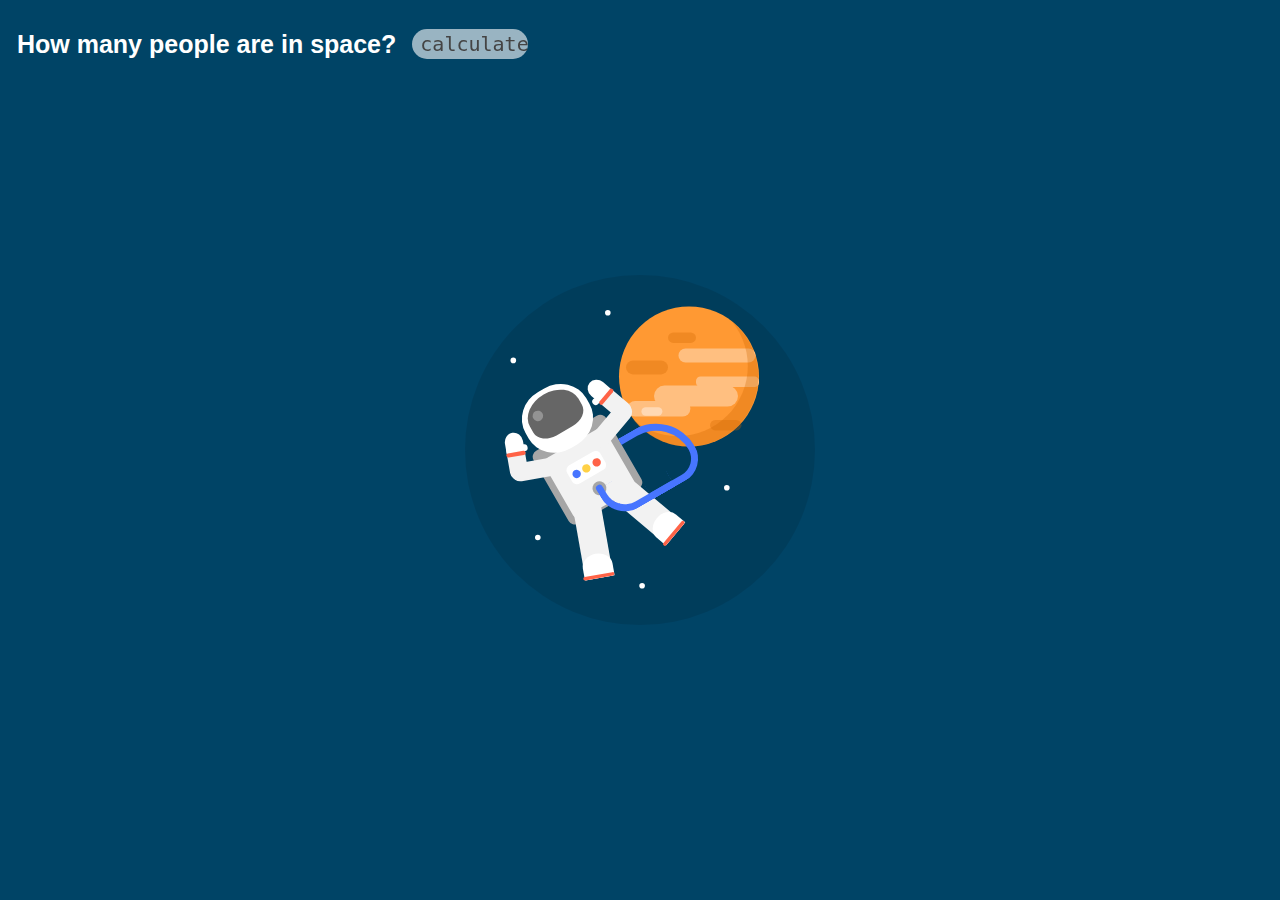
==== astronaut challenge/index.html @ d0aadce4 "initial commit" ====
<!-- Astronaut App - Solution -->
<!DOCTYPE html>
<html lang="en">
  <head>
    <meta charset="UTF-8" />
    <meta name="viewport" content="width=device-width, initial-scale=1.0" />
    <meta http-equiv="X-UA-Compatible" content="ie=edge" />
    <link rel="stylesheet" href="style.css" />
    <link rel="stylesheet" href="astronaut.css" />
    <link rel="stylesheet" href="btn_with_loading.css" />
    <title>Astronaut</title>
  </head>
  <body>
    <main>
      <div class="title">
        <h1>How many people are in space?</h1>
        <!-- Calculate button with onloading dots -->
        <button id="calculate" class="btn btn--new">
          <span class="btn__label">calculate</span>
          <span class="loader">
            <span class="loader__element"></span>
            <span class="loader__element"></span>
            <span class="loader__element"></span>
          </span>
        </button>
      </div>
      <!-- Results -->
      <div class="results">
        <div if:true={showResults} class='outcome'>
          <p class='outcome__label'>============ Results ============</p>
          <p class='outcome__label'> 👨‍👩‍👧‍👦 Number of people: <span class='outcome__people'>0</span></p>
          <p class='outcome__label'>---------------------------------</p>
          <p class='outcome__label'>>> More info (Name, Spacecraft): </p>
          <div class='outcome__label outcome__people__info'></div>
          <p class='outcome__label'>---------------------------------</p>
          <div>
            <a href="" class="showLess" target="_blank">>> Hide Results</a>
          </div>
        </div>
      </div>
      <!-- Astronaut animation -->
      <div class="backg">
        <div class="planet">
          <div class="r1"></div>
          <div class="r2"></div>
          <div class="r3"></div>
          <div class="r4"></div>
          <div class="r5"></div>
          <div class="r6"></div>
          <div class="r7"></div>
          <div class="r8"></div>
          <div class="shad"></div>
        </div>
        <div class="stars">
          <div class="s1"></div>
          <div class="s2"></div>
          <div class="s3"></div>
          <div class="s4"></div>
          <div class="s5"></div>
          <div class="s6"></div>
        </div>
        <div class="an">
          <div class="tank"></div>
          <div class="astro">
            <div class="helmet">
              <div class="glass">
                <div class="shine"></div>
              </div>
            </div>
            <div class="dress">
              <div class="c">
                <div class="btn1"></div>
                <div class="btn2"></div>
                <div class="btn3"></div>
                <div class="btn4"></div>
              </div>
            </div>
            <div class="handl">
              <div class="handl1">
                <div class="glovel">
                  <div class="thumbl"></div>
                  <div class="b2"></div>
                </div>
              </div>
            </div>
            <div class="handr">
              <div class="handr1">
                <div class="glover">
                  <div class="thumbr"></div>
                  <div class="b1"></div>
                </div>
              </div>
            </div>
            <div class="legl">
              <div class="bootl1">
                <div class="bootl2"></div>
              </div>
            </div>
            <div class="legr">
              <div class="bootr1">
                <div class="bootr2"></div>
              </div>
            </div>
            <div class="pipe">
              <div class="pipe2">
                <div class="pipe3"></div>
              </div>
            </div>
          </div>
        </div>
      </div>
    </main>
    <!-- Use one of the two script tags below, by commenting / uncommenting the two lines -->
    <script src="scriptWithAsync.js"></script>
    <!-- <script src="scriptWithThen.js"></script> -->
  </body>
</html>
---- astronaut challenge/style.css ----
/* css for astronaut app */
body{
  background-color: #004466;
  padding:0;
  margin:0;
  height:100vh;
  width:100vw;
  display:flex;
  align-items:center;
  justify-content:center;
}

.title {
  position:absolute;
  display: flex;
  flex-direction: row;
  justify-content: center;
  align-items: center;
  left:5px ;
  top:5px;
  padding:8px 12px 8px 12px;
} 

.results {
  position:absolute;
  display: flex;
  flex-direction: column;
  justify-content: center;
  align-items: center;
  left:5px ;
  top:100px;
  padding:0px 12px 8px 12px;
} 

h1{
    color: white;
    font-size: 25px;
    font-family: "Rubik",sans-serif;
}

.showLess{
  margin-top: 0.2rem;
  color: white;
  font-size: 14px;
  font-family: "Courier New", Courier, monospace;
  text-decoration: dotted;
}

.outcome {
  position: relative;
  text-align: left;
  vertical-align: top;
  width: 380px;
  height: fit-content;
  margin-bottom: 5px;
  border-radius: 1rem;
  padding: 10px;
}

.outcome__label {
  font-family: "Courier New", Courier, monospace;
  color: white;
  font-size: 16px;
  padding: 0px;
  margin: 3px;
  font-weight: 500;
}

.outcome__label>span {
  font-size: 16px;
  font-weight: normal;
  color: white;
}

.hidden {
  display: none;
}
---- astronaut challenge/astronaut.css ----
/* css for astronaut animation */
.backg{
  position:relative;
  height:500px;
  width:500px;
  border-radius:50%;
  background-color:rgba(0,0,0,0.1);
  transform:scale(0.7);
  }
.planet{
  height:200px;
  width:200px;
  border-radius: 50%;
  position: relative;
  background-color: #ff9933;
  top:45px;
  left:220px;
}
.r1{
  background-color: #ffbf80;
  height:20px;
  width:110px;
  border-radius:10px;
  position: relative;
  top:60px;
  left:85px;
}
.r2{
  background-color: #ffbf80;
  height: 15px;
  width:90px;
  border-radius:6.5px;
  position: relative;
  top:80px;
  left:110px;
}
.r3{
  background-color: #ffbf80;
  height:30px;
  width:120px;
  border-radius: 15px;
  position: relative;
  top:78px;
  left:50px;
}
.r4{
  background-color: #ffbf80;
  height:22px;
  width:90px;
  border-radius:11px;
  position: relative;
  top:70px;
  left:12px;
}
.r5{
  background-color: rgba(204, 102, 0,0.3);
  height:15px;
  width:40px;
  border-radius:7.5px;
  position: relative;
  bottom:50px;
  left:70px;
}
.r6{
  background-color: rgba(204, 102, 0,0.3);
  height:20px;
  width:60px;
  border-radius:11px;
  position: relative;
  bottom:25px;
  left:10px;
}
.r7{
  background-color: rgba(204, 102, 0,0.3);
  height:15px;
  width:45px;
  border-radius:7.5px;
  position: relative;
  top:40px;
  left:130px;
}
.r8{
  background-color: rgba(255,255,255,0.4);
  height:12px;
  width:30px;
  border-radius:7.5px;
  position: relative;
  top:7px;
  left:32px;
}
.shad{
  background-color: transparent;
  box-shadow: 15px 15px rgba(204, 102, 0,0.3);
  position: relative;
  height:200px;
  width:200px;
  border-radius: 50%;
  bottom: 164px;
  right:16px;
}
.astro{
  position: relative;
  left:131px;
  bottom: 250px;
  transform: rotate(-30deg);

}
.an{
  animation-name: flo;
  animation-duration: 5s;
  animation-iteration-count: infinite;
  position: relative;
  bottom: 80px;
  left:20px;

}
@keyframes flo{
  50%{
    transform: translateY(30px);
  }
}
.tank{
  background-color: #a6a6a6;
  height:120px;
  width:120px;
  border-radius: 10px;
  position: relative;
  left:95px;
  top:50px;
  transform: rotate(-30deg);
}
.helmet{
  background-color: white;
  height:93px;
  width:100px;
  border-radius:45%;
  position: relative;
  left:20px;
  z-index: 5;
}
.glass{
  background-color: #666666;
  height:60px;
  width:80px;
  border-top-left-radius:60%;
  border-top-right-radius:60%;
  border-bottom-left-radius:40%;
  border-bottom-right-radius:40%;
  position: relative;
  left:10px;
  top:7px;
}
.shine{
  background-color: rgba(166, 166, 166,0.7);
  height:15px;
  width:15px;
  border-radius: 50%;
  position: relative;
  left:10px;
  top:15px;
}
.dress{
  background-color:#f2f2f2;
  height:100px;
  width: 100px;
  border-radius: 10%; 
  position: relative;
  bottom:5px;
  left:20px;

}
.handr{
  height: 26px;
  width:75px;
  background-color: #f2f2f2;
  border-radius:40px;
  position: relative;
  bottom:138px;
  left:95px;
  transform: rotate(-20deg);
}
.handl{
  height: 26px;
  width:75px;
  background-color: #f2f2f2;
  border-radius:40px;
  position: relative;
  bottom:111px;
  right:29px;
  transform: rotate(20deg);
}
.handr1{
  height: 26px;
  width:57px;
  background-color: #f2f2f2;
  border-radius:26px;
  position: relative;
  bottom: 18px;
  left:35px;
  transform: rotate(90deg);
}
.handl1{
  height: 26px;
  width:57px;
  background-color: #f2f2f2;
  border-radius:26px;
  position: relative;
  bottom: 17px;
  right:17px;
  transform: rotate(-90deg);
}
.glover{
  height:28px;
  width:26px;
  background-color: white;
  border-top-left-radius:50%; 
  border-top-right-radius:50%;
  transform: rotate(-90deg);
  position: relative;
  bottom: 1px;
  right:16px;
}
.glovel{
  height:28px;
  width:26px;
  background-color: white;
  border-top-left-radius:50%; 
  border-top-right-radius:50%;
  transform: rotate(90deg);
  position: relative;
  bottom: 1px;
  left:42px;
}
.thumbr{
  height: 10px;
  width:10px;
  border-radius: 50%;
  background-color: white;
  position: relative;
  right:7px;
  top:19px;
}
.thumbl{
  height: 10px;
  width:10px;
  border-radius: 50%;
  background-color: white;
  position: relative;
  left:21px;
  top:19px;
}
.b1{
  background-color: tomato;
  width:28px;
  height:5.5px;
  border-radius:13px;
  position: relative;
  top:18px;
  right: 1px;
}
.b2{
  background-color: tomato;
  width:28px;
  height:5.5px;
  border-radius:13px;
  position: relative;
  top:18px;
  right: 1px;
}
.c{
  background-color: white;
  width:55px;
  height:30px;
  border-radius:8px;
  position: relative;
  top:25px;
  left:23px;
}
.btn1{
  height:12px;
  width: 12px;
  border-radius: 50%;
  background-color: #4775ff;
  position: relative;
  left:5px;
  top:10px;
}
.btn2{
  height:12px;
  width: 12px;
  border-radius: 50%;
  background-color: #ffd147;
  position: relative;
  left:21px;
  bottom:2px;
}
.btn3{
  height:12px;
  width: 12px;
  border-radius: 50%;
  background-color: tomato;
  position: relative;
  bottom:14px;
  left:38px;
}
.btn4{
  height:20px;
  width:20px;
  border-radius: 50%;
  background-color: #a6a6a6;
  position: relative;
  left:19px;
  top:4px;
}

.legl{
  height:100px;
  width:40px;
  background-color: #f2f2f2;
  position: relative;
  bottom: 68px;
  left:5px;
  transform: rotate(20deg);
}
.legr{
  height:100px;
  width:40px;
  background-color: #f2f2f2;
  position: relative;
  bottom: 168px;
  left:96px;
  transform: rotate(-20deg);
}
.bootl1{
  background-color: white;
  width: 43px;
  height:35px;
  border-top-left-radius: 50%;
  border-top-right-radius:50%;
  position: relative;
  top:65px;
  right:1.5px;
}
.bootr1{
  background-color: white;
  width: 43px;
  height:35px;
  border-top-left-radius: 50%;
  border-top-right-radius:50%;
  position: relative;
  top:65px;
  right:1.5px;
}
.bootl2{
  background-color: tomato;
  width:45px;
  height: 5px;
  border-radius:21px;
  position: relative;
  top:30px;
  right: 1.5px;
}
.bootr2{
  background-color: tomato;
  width:45px;
  height: 5px;
  border-radius:21px;
  position: relative;
  top:30px;
  right: 1.5px;
}
.pipe{
  background-color:  transparent;
  height:80px;
  width:80px;
  border:10px solid #4775ff;
  border-radius:40px 0px 0px 70px;
  border-right: none;
  transform: rotate(180deg);
  position: relative;
  bottom: 330px;
  left:130px;
}
.pipe2{
  background-color:  transparent;
  height:90px;
  width:42px;
  border:10px solid #4775ff;
  border-radius:40px 0px 0px 0px;
  border-right: none;
  transform: rotate(90deg);
  position: relative;
  border-bottom: none;
  left:67px;
  bottom:34px;

}
.pipe3{
  height:10px;
  width: 10px;
  background-color: #4775ff;
  position: relative;
  border-radius: 65%;
  bottom:10px;
  left:37px;
}
.s1,.s2,.s3,.s4,.s5,.s6{
  background-color: white;
  width: 8px;
  height: 8px;
  border-radius: 50%;
  position: relative;
}
.s1{
  bottom:150px;
  left:200px;
}
.s2{
  top:130px;
  left:254px;
}
.s3{
  bottom:98px;
  left:65px;
}
.s4{
  top: 216px;
  left:249px;
}
.s5{
  top: 139px;
  left:100px;
}
.s6{
  top:60px;
  left:370px;
}
---- astronaut challenge/btn_with_loading.css ----
/* css for button with onloading dots */
.btn {
  margin: 1rem;
  padding: 0;
  box-sizing: inherit;
  color: #444;
  background: none;
  border: none;
  font-size: 20px;
  font-family: monospace;
  cursor: pointer;
  font-weight: 400;
  background-color: rgba(255, 255, 255, 0.6);
  backdrop-filter: blur(10px);
  width: 100px;
  padding: 0.2rem 0.5rem;
  border-radius: 2rem;
}

/* spinner */
:root {
  --main-color: #ecf0f1;
  --point-color: #444;;
  --size: 2px;
}

.loader {
  width: 100px;
  height: 20px;
  position: relative;
  left: 0px;
  top: 0px;
  display: flex;
  align-items: center;
  align-content: center;
  justify-content: center;
}

.loader__element {
  border-radius: 100%;
  border: var(--size) solid var(--point-color);
  margin: calc(var(--size)*2);
}

.loader__element:nth-child(1) {
  animation: preloader .6s ease-in-out alternate infinite;
}
.loader__element:nth-child(2) {
  animation: preloader .6s ease-in-out alternate .2s infinite;
}

.loader__element:nth-child(3) {
  animation: preloader .6s ease-in-out alternate .4s infinite;
}

@keyframes preloader {
  100% { transform: scale(2); }
}
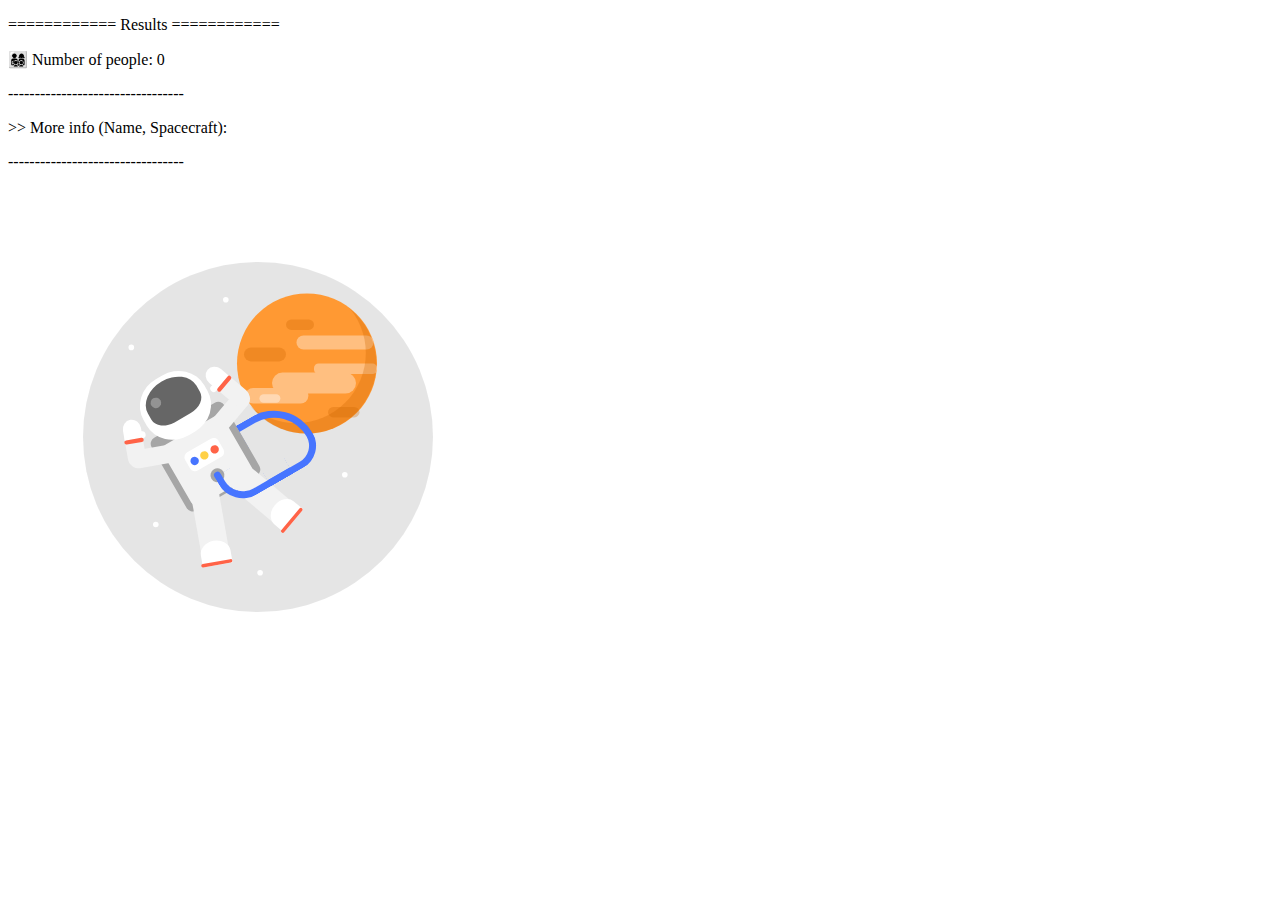
==== commit f3504646: "[astronaut challenge] first round" ====
--- a/astronaut challenge/index.html
+++ b/astronaut challenge/index.html
@@ -1,11 +1,11 @@
-<!-- Astronaut App - Solution -->
+<!-- Astronaut Challenge: Complete the instructions numbered with #  -->
 <!DOCTYPE html>
 <html lang="en">
   <head>
     <meta charset="UTF-8" />
     <meta name="viewport" content="width=device-width, initial-scale=1.0" />
     <meta http-equiv="X-UA-Compatible" content="ie=edge" />
-    <link rel="stylesheet" href="style.css" />
+    <!-- #1. link the other two style sheets existing in the astronaut challenge folder -->
     <link rel="stylesheet" href="astronaut.css" />
     <link rel="stylesheet" href="btn_with_loading.css" />
     <title>Astronaut</title>
@@ -13,16 +13,8 @@
   <body>
     <main>
       <div class="title">
-        <h1>How many people are in space?</h1>
-        <!-- Calculate button with onloading dots -->
-        <button id="calculate" class="btn btn--new">
-          <span class="btn__label">calculate</span>
-          <span class="loader">
-            <span class="loader__element"></span>
-            <span class="loader__element"></span>
-            <span class="loader__element"></span>
-          </span>
-        </button>
+        <!-- #2. Add a h1 element with the title "How Many people are in space 🌌?"  -->
+        <!-- #3. Add a button element with the "btn" class and label "Calculate" -->
       </div>
       <!-- Results -->
       <div class="results">
@@ -33,12 +25,9 @@
           <p class='outcome__label'>>> More info (Name, Spacecraft): </p>
           <div class='outcome__label outcome__people__info'></div>
           <p class='outcome__label'>---------------------------------</p>
-          <div>
-            <a href="" class="showLess" target="_blank">>> Hide Results</a>
-          </div>
         </div>
       </div>
-      <!-- Astronaut animation -->
+      <!-- Astronaut animation - Don't modify -->
       <div class="backg">
         <div class="planet">
           <div class="r1"></div>
@@ -110,8 +99,6 @@
         </div>
       </div>
     </main>
-    <!-- Use one of the two script tags below, by commenting / uncommenting the two lines -->
-    <script src="scriptWithAsync.js"></script>
-    <!-- <script src="scriptWithThen.js"></script> -->
+    <!-- #4. Link the scriptWithAsync.js file using <script> tag  -->
   </body>
 </html>
